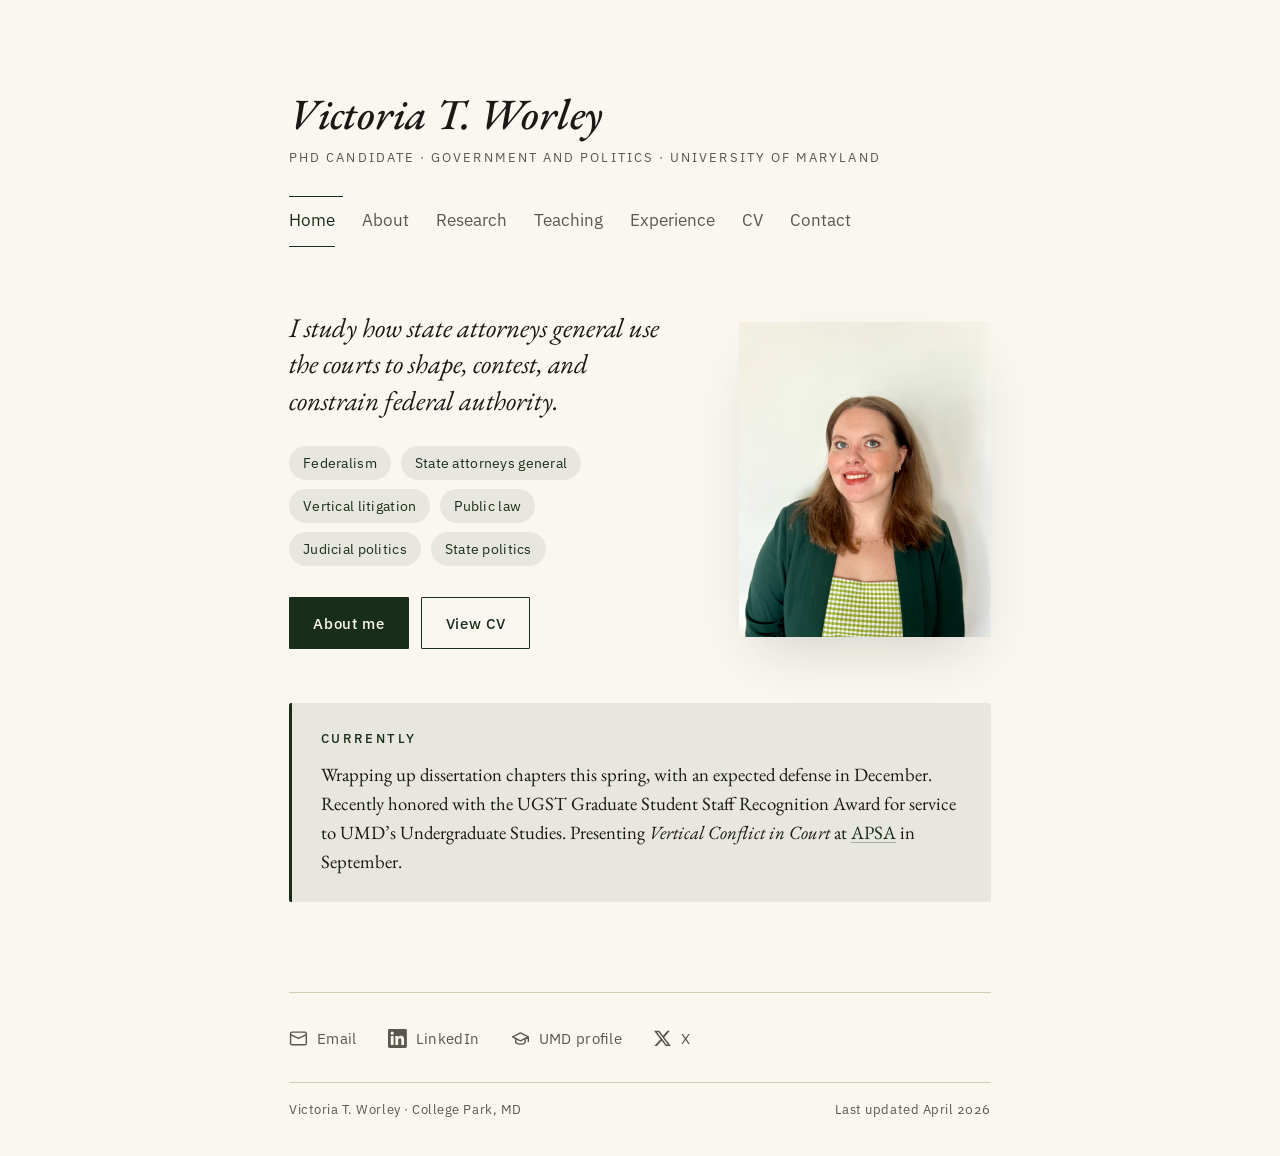
==== index.html @ 3b0125aa "Replace Hugo Blox setup with hand-built static site Removes the Hugo Blox template (config/, content" ====
<!doctype html>
<html lang="en">
<head>
  <meta charset="utf-8" />
  <meta name="viewport" content="width=device-width, initial-scale=1" />
  <title>Victoria T. Worley</title>
  <meta name="description" content="Victoria T. Worley — PhD candidate in Government and Politics at the University of Maryland, College Park. Federalism, state attorneys general, vertical litigation, public law, judicial politics, state politics." />
  <link rel="icon" type="image/svg+xml" href="assets/favicon.svg" />
  <link rel="preconnect" href="https://fonts.googleapis.com" />
  <link rel="preconnect" href="https://fonts.gstatic.com" crossorigin />
  <link rel="stylesheet" href="https://fonts.googleapis.com/css2?family=EB+Garamond:ital,wght@0,400;0,500;0,600;1,400;1,500&family=IBM+Plex+Sans:wght@400;500&display=swap" />
  <link rel="stylesheet" href="styles.css" />
</head>
<body>
  <div class="page">

    <header class="masthead">
      <h1 class="name"><a href="index.html">Victoria T. Worley</a></h1>
      <p class="subtitle">PhD Candidate &middot; Government and Politics &middot; University of Maryland</p>
      <hr class="rule" aria-hidden="true" />
      <nav class="primary" aria-label="Primary">
        <ul>
          <li><a href="index.html" aria-current="page">Home</a></li>
          <li class="has-menu">
            <a href="about.html">About</a>
            <ul class="submenu">
              <li><a href="about.html#bio">Bio</a></li>
              <li><a href="about.html#education">Education</a></li>
              <li><a href="about.html#elsewhere">Elsewhere</a></li>
            </ul>
          </li>
          <li class="has-menu">
            <a href="research.html">Research</a>
            <ul class="submenu">
              <li><a href="research.html#dissertation">Dissertation</a></li>
              <li><a href="research.html#papers">Working papers</a></li>
              <li><a href="research.html#talks">Conference presentations</a></li>
              <li><a href="research.html#invited">Invited talks</a></li>
              <li><a href="research.html#interests">Research interests</a></li>
            </ul>
          </li>
          <li class="has-menu">
            <a href="teaching.html">Teaching</a>
            <ul class="submenu">
              <li><a href="teaching.html#instructor">Instructor of record</a></li>
              <li><a href="teaching.html#ta">Teaching assistant</a></li>
              <li><a href="teaching.html#prof-dev">Professional development</a></li>
            </ul>
          </li>
          <li class="has-menu">
            <a href="experience.html">Experience</a>
            <ul class="submenu">
              <li><a href="experience.html#academic">Academic positions</a></li>
              <li><a href="experience.html#research-exp">Research experience</a></li>
              <li><a href="experience.html#other">Other professional work</a></li>
              <li><a href="experience.html#service">Service</a></li>
              <li><a href="experience.html#awards">Selected awards</a></li>
            </ul>
          </li>
          <li class="has-menu menu-right">
            <a href="cv.html">CV</a>
            <ul class="submenu">
              <li><a href="cv.html#cv-education">Education</a></li>
              <li><a href="cv.html#cv-research">Research</a></li>
              <li><a href="cv.html#cv-teaching">Teaching</a></li>
              <li><a href="cv.html#cv-awards">Awards</a></li>
              <li><a href="cv.html#cv-conferences">Conferences &amp; talks</a></li>
            </ul>
          </li>
          <li><a href="contact.html">Contact</a></li>
        </ul>
      </nav>
    </header>

    <main>
      <section class="hero">
        <div class="hero-text">
          <p class="hero-statement">
            I study how state attorneys general use the courts to shape,
            contest, and constrain federal authority.
          </p>
          <ul class="tags">
            <li>Federalism</li>
            <li>State attorneys general</li>
            <li>Vertical litigation</li>
            <li>Public law</li>
            <li>Judicial politics</li>
            <li>State politics</li>
          </ul>
          <div class="hero-cta">
            <a href="about.html" class="btn btn-primary">About me</a>
            <a href="cv.html" class="btn btn-secondary">View CV</a>
          </div>
        </div>
        <div class="hero-portrait">
          <img src="assets/portrait.jpeg" alt="Portrait of Victoria T. Worley" width="240" height="300" />
        </div>
      </section>

      <section class="currently" aria-labelledby="currently-heading">
        <h2 id="currently-heading">Currently</h2>
        <p>
          Wrapping up dissertation chapters this spring, with an expected defense
          in December. Recently honored with the UGST Graduate Student Staff
          Recognition Award for service to UMD&rsquo;s Undergraduate Studies.
          Presenting <em>Vertical Conflict in Court</em> at <a href="research.html#talks">APSA</a>
          in September.
        </p>
      </section>
    </main>

    <footer class="colophon">
      <ul class="social-icons" aria-label="Contact and links">
        <li>
          <a href="mailto:vtworley@umd.edu">
            <svg viewBox="0 0 24 24" fill="none" stroke="currentColor" stroke-width="1.8" stroke-linecap="round" stroke-linejoin="round" aria-hidden="true">
              <rect x="2" y="4" width="20" height="16" rx="2"/>
              <path d="m22 7-10 5L2 7"/>
            </svg>
            Email
          </a>
        </li>
        <li>
          <a href="https://www.linkedin.com/in/vtworley/" rel="me">
            <svg viewBox="0 0 24 24" fill="currentColor" aria-hidden="true">
              <path d="M20.447 20.452h-3.554v-5.569c0-1.328-.027-3.037-1.852-3.037-1.853 0-2.136 1.445-2.136 2.939v5.667H9.351V9h3.414v1.561h.046c.477-.9 1.637-1.85 3.37-1.85 3.601 0 4.267 2.37 4.267 5.455v6.286zM5.337 7.433a2.062 2.062 0 0 1-2.063-2.065 2.063 2.063 0 1 1 2.063 2.065zm1.782 13.019H3.555V9h3.564v11.452zM22.225 0H1.771C.792 0 0 .774 0 1.729v20.542C0 23.227.792 24 1.771 24h20.451C23.2 24 24 23.227 24 22.271V1.729C24 .774 23.2 0 22.222 0h.003z"/>
            </svg>
            LinkedIn
          </a>
        </li>
        <li>
          <a href="https://gvpt.umd.edu/gradprofile/worley/victoria">
            <svg viewBox="0 0 24 24" fill="none" stroke="currentColor" stroke-width="1.8" stroke-linecap="round" stroke-linejoin="round" aria-hidden="true">
              <path d="M22 10v6M2 10l10-5 10 5-10 5z"/>
              <path d="M6 12v5c3 3 9 3 12 0v-5"/>
            </svg>
            UMD profile
          </a>
        </li>
        <li>
          <a href="https://x.com/victoriatworley">
            <svg viewBox="0 0 24 24" fill="currentColor" aria-hidden="true">
              <path d="M18.244 2.25h3.308l-7.227 8.26 8.502 11.24H16.17l-5.214-6.817L4.99 21.75H1.68l7.73-8.835L1.254 2.25H8.08l4.713 6.231zm-1.161 17.52h1.833L7.084 4.126H5.117z"/>
            </svg>
            X
          </a>
        </li>
      </ul>
      <div class="colophon-credit">
        <span>Victoria T. Worley &middot; College Park, MD</span>
        <span>Last updated April 2026</span>
      </div>
    </footer>

  </div>
</body>
</html>
---- styles.css ----
/* =============================================================
   Victoria T. Worley — personal site
   Plain HTML + CSS, no build step.
   ============================================================= */

/* Tokens ------------------------------------------------------- */
:root {
  --ink:         #1a1916;
  --ink-soft:    #5b574f;
  --paper:       #faf7f0;
  --paper-deep:  #f1ead8;
  --rule:        #d6cdb6;
  --accent:      #192e1a;
  --accent-soft: rgba(25, 46, 26, 0.08);

  --serif: "EB Garamond", "Iowan Old Style", Georgia, serif;
  --sans:  "IBM Plex Sans", -apple-system, BlinkMacSystemFont, "Segoe UI", sans-serif;

  --measure:      42rem;
  --measure-wide: 50rem;
}

/* Base --------------------------------------------------------- */
*, *::before, *::after { box-sizing: border-box; }

html {
  font-size: 18px;
  -webkit-text-size-adjust: 100%;
}

body {
  margin: 0;
  background: var(--paper);
  color: var(--ink);
  font-family: var(--serif);
  font-size: 1.125rem;
  line-height: 1.6;
  font-feature-settings: "onum", "kern", "liga";
  -webkit-font-smoothing: antialiased;
  -moz-osx-font-smoothing: grayscale;
}

::selection {
  background: var(--accent);
  color: var(--paper);
}

img, svg { display: block; max-width: 100%; height: auto; }

a { color: var(--accent); }

/* Layout ------------------------------------------------------- */
.page {
  max-width: var(--measure);
  margin: 0 auto;
  padding: 5rem 1.5rem 2rem;
}

@media (max-width: 600px) {
  html { font-size: 17px; }
  .page { padding: 3rem 1.25rem 2rem; }
}

/* Masthead ----------------------------------------------------- */
.masthead { margin-bottom: 3.5rem; }

.masthead .name {
  font-family: var(--serif);
  font-style: italic;
  font-weight: 500;
  font-size: 2.4rem;
  line-height: 1.1;
  letter-spacing: -0.005em;
  color: var(--ink);
  margin: 0;
}

.masthead .name a {
  color: inherit;
  text-decoration: none;
}

.masthead .subtitle {
  font-family: var(--sans);
  font-size: 0.72rem;
  letter-spacing: 0.16em;
  text-transform: uppercase;
  font-weight: 400;
  color: var(--ink-soft);
  margin: 0.6rem 0 0;
}

.masthead .rule {
  width: 3rem;
  height: 1px;
  background: var(--accent);
  border: 0;
  margin: 1.5rem 0 0.4rem;
}

/* Primary nav -------------------------------------------------- */
nav.primary {
  font-family: var(--sans);
  font-size: 0.92rem;
}

nav.primary ul {
  list-style: none;
  padding: 0;
  margin: 0;
  display: flex;
  flex-wrap: wrap;
  gap: 0.3rem 1.5rem;
}

nav.primary a {
  display: inline-block;
  color: var(--ink-soft);
  text-decoration: none;
  padding: 0.4rem 0 0.8rem;
  line-height: 1.2;
  border-bottom: 1px solid transparent;
  transition: color 140ms ease, border-color 140ms ease;
}

nav.primary a:hover { color: var(--accent); }

nav.primary a[aria-current="page"] {
  color: var(--accent);
  border-bottom-color: var(--accent);
}

/* Dropdown menus on nav items -------------------------------- */
nav.primary li.has-menu { position: relative; }

/* invisible bridge so the cursor can travel into the submenu */
nav.primary li.has-menu::after {
  content: "";
  position: absolute;
  top: 100%;
  left: 0;
  right: 0;
  height: 0.5rem;
}

nav.primary .submenu {
  display: none;
  position: absolute;
  top: calc(100% + 0.5rem);
  left: 0;
  margin: 0;
  padding: 0.4rem 0;
  list-style: none;
  background: var(--paper);
  border: 1px solid var(--rule);
  border-radius: 2px;
  box-shadow: 0 0.7rem 1.6rem -0.4rem rgba(25, 46, 26, 0.18);
  min-width: 14rem;
  z-index: 100;
}

nav.primary li.has-menu:hover .submenu,
nav.primary li.has-menu:focus-within .submenu {
  display: block;
}

nav.primary .submenu > li {
  display: block;
  margin: 0;
}

nav.primary .submenu a {
  display: block;
  padding: 0.5rem 1rem;
  border-bottom: 0;
  border-radius: 0;
  font-size: 0.84rem;
  letter-spacing: 0.01em;
  color: var(--ink);
  white-space: nowrap;
  line-height: 1.3;
}

nav.primary .submenu a:hover {
  background: var(--accent-soft);
  color: var(--accent);
}

/* keep the right-edge submenu (CV) from clipping off-screen */
nav.primary li.has-menu.menu-right .submenu {
  left: auto;
  right: 0;
}

/* Hide dropdowns on small screens — parent link still works */
@media (max-width: 700px) {
  nav.primary .submenu { display: none !important; }
  nav.primary li.has-menu::after { display: none; }
}

/* Intro / homepage hero --------------------------------------- */
.intro { margin-bottom: 1rem; }

.portrait {
  float: right;
  width: 11rem;
  margin: 0.4rem 0 1rem 1.75rem;
}

@media (max-width: 540px) {
  .portrait {
    float: none;
    width: 9rem;
    margin: 0 0 1.5rem;
  }
}

.bio p {
  margin: 0 0 1.05em;
  font-size: 1.13rem;
  line-height: 1.62;
}

.bio p:last-child { margin-bottom: 0; }

.bio em { font-style: italic; }

.bio a,
.elsewhere a,
.colophon-credit a {
  color: var(--ink);
  text-decoration: underline;
  text-decoration-color: var(--rule);
  text-decoration-thickness: 1px;
  text-underline-offset: 3px;
  transition: color 140ms ease, text-decoration-color 140ms ease;
}

.bio a:hover,
.elsewhere a:hover,
.colophon-credit a:hover {
  color: var(--accent);
  text-decoration-color: var(--accent);
}

/* Highlight inline placeholders the author should replace */
.ph {
  background: var(--accent-soft);
  color: var(--ink);
  padding: 0.05em 0.25em;
  border-radius: 1px;
  font-style: italic;
}

/* Generic page sections --------------------------------------- */
.section {
  margin-top: 3rem;
  padding-top: 1.5rem;
  border-top: 1px solid var(--rule);
}

.section > h2 {
  font-family: var(--sans);
  font-size: 0.72rem;
  letter-spacing: 0.18em;
  text-transform: uppercase;
  font-weight: 500;
  color: var(--ink-soft);
  margin: 0 0 1rem;
}

.elsewhere ul {
  list-style: none;
  padding: 0;
  margin: 0;
  display: flex;
  flex-wrap: wrap;
  gap: 0.5rem 1.6rem;
}

.elsewhere a { font-size: 1.02rem; }

/* Page title (inner pages) ------------------------------------ */
.page-title {
  font-family: var(--serif);
  font-style: italic;
  font-weight: 500;
  font-size: 1.7rem;
  line-height: 1.2;
  margin: 0 0 1.75rem;
  color: var(--ink);
}

.page-lede {
  font-style: italic;
  color: var(--ink-soft);
  font-size: 1.05rem;
  max-width: 32rem;
  margin: 0 0 2rem;
}

/* Colophon ----------------------------------------------------- */
.colophon {
  margin-top: 5rem;
  padding-top: 1.5rem;
  border-top: 1px solid var(--rule);
}

.social-icons {
  list-style: none;
  margin: 0 0 1.4rem;
  padding: 0;
  display: flex;
  flex-wrap: wrap;
  gap: 0.4rem 1.75rem;
}

.social-icons a {
  display: inline-flex;
  align-items: center;
  gap: 0.5rem;
  color: var(--ink-soft);
  text-decoration: none;
  font-family: var(--sans);
  font-size: 0.86rem;
  letter-spacing: 0.02em;
  padding: 0.35rem 0;
  transition: color 160ms ease;
}

.social-icons a:hover {
  color: var(--accent);
}

.social-icons svg {
  width: 1.05rem;
  height: 1.05rem;
  flex-shrink: 0;
  display: block;
}

.colophon-credit {
  font-family: var(--sans);
  font-size: 0.74rem;
  letter-spacing: 0.04em;
  color: var(--ink-soft);
  display: flex;
  justify-content: space-between;
  flex-wrap: wrap;
  gap: 0.4rem 2rem;
  padding-top: 0.85rem;
  border-top: 1px solid var(--rule);
}

/* Focus -------------------------------------------------------- */
:focus-visible {
  outline: 2px solid var(--accent);
  outline-offset: 3px;
  border-radius: 1px;
}

/* Inner-page section bodies ----------------------------------- */
.section p {
  margin: 0 0 0.7em;
  font-size: 1.06rem;
  line-height: 1.55;
}

.section ul.plain {
  list-style: none;
  padding: 0;
  margin: 0 0 0.5rem;
}

.section ul.plain > li {
  margin: 0 0 0.55rem;
  font-size: 1.03rem;
  line-height: 1.5;
  padding-left: 1rem;
  text-indent: -1rem;
}

.section ul.plain > li::before {
  content: "—";
  color: var(--accent);
  margin-right: 0.55rem;
  font-style: normal;
}

.section .meta {
  display: block;
  font-family: var(--sans);
  font-size: 0.78rem;
  letter-spacing: 0.04em;
  color: var(--ink-soft);
  margin-top: 0.15rem;
}

/* CV layout ---------------------------------------------------- */
.cv-section { margin-top: 2.5rem; }
.cv-section:first-of-type { margin-top: 1rem; }

.cv-section > h2 {
  font-family: var(--sans);
  font-size: 0.74rem;
  letter-spacing: 0.18em;
  text-transform: uppercase;
  font-weight: 500;
  color: var(--ink-soft);
  margin: 0 0 1rem;
  padding-bottom: 0.5rem;
  border-bottom: 1px solid var(--rule);
}

.cv-block + .cv-block { margin-top: 1.4rem; }

.cv-institution {
  display: flex;
  justify-content: space-between;
  align-items: baseline;
  flex-wrap: wrap;
  gap: 0.25rem 1rem;
  margin: 0 0 0.5rem;
  font-size: 1.08rem;
  font-weight: 500;
}

.cv-institution-place {
  font-style: italic;
  font-weight: 400;
  font-size: 0.95rem;
  color: var(--ink-soft);
}

.cv-list {
  list-style: none;
  padding: 0;
  margin: 0;
}

.cv-list > li {
  display: flex;
  justify-content: space-between;
  align-items: baseline;
  gap: 0.5rem 1.5rem;
  padding: 0.4rem 0;
  flex-wrap: wrap;
}

.cv-content { flex: 1 1 60%; min-width: 0; }
.cv-content > * { margin: 0; }
.cv-content > * + * { margin-top: 0.2rem; }

.cv-title {
  font-size: 1.05rem;
  font-style: italic;
}

.cv-detail {
  font-size: 0.93rem;
  color: var(--ink-soft);
  line-height: 1.5;
  font-style: normal;
}

.cv-detail em { font-style: italic; }

.cv-when {
  font-family: var(--sans);
  font-size: 0.78rem;
  letter-spacing: 0.04em;
  color: var(--ink-soft);
  white-space: nowrap;
  flex-shrink: 0;
  text-align: right;
}

/* Wide page (home, experience) -------------------------------- */
.page--wide { max-width: var(--measure-wide); }

/* Buttons ----------------------------------------------------- */
.btn {
  display: inline-block;
  font-family: var(--sans);
  font-size: 0.85rem;
  font-weight: 500;
  letter-spacing: 0.04em;
  padding: 0.7rem 1.3rem;
  text-decoration: none;
  border-radius: 1px;
  border: 1px solid transparent;
  transition: background 160ms ease, color 160ms ease, transform 160ms ease, box-shadow 160ms ease;
  cursor: pointer;
}

.btn-primary {
  background: var(--accent);
  color: var(--paper);
}

.btn-primary:hover {
  background: #2d4a30;
  transform: translateY(-1px);
  box-shadow: 0 0.5rem 1rem -0.4rem rgba(25, 46, 26, 0.35);
}

.btn-secondary {
  background: transparent;
  color: var(--accent);
  border-color: var(--accent);
}

.btn-secondary:hover {
  background: var(--accent-soft);
  transform: translateY(-1px);
}

/* Tag pills --------------------------------------------------- */
.tags {
  display: flex;
  flex-wrap: wrap;
  gap: 0.5rem 0.55rem;
  margin: 0;
  padding: 0;
  list-style: none;
}

.tags > li {
  font-family: var(--sans);
  font-size: 0.78rem;
  letter-spacing: 0.02em;
  background: var(--accent-soft);
  color: var(--accent);
  padding: 0.32rem 0.78rem;
  border-radius: 999px;
  white-space: nowrap;
}

/* Hero block (homepage) --------------------------------------- */
.hero {
  display: grid;
  grid-template-columns: 1fr 14rem;
  gap: 3.5rem;
  align-items: center;
  margin: 0 0 3rem;
}

@media (max-width: 640px) {
  .hero {
    grid-template-columns: 1fr;
    gap: 2rem;
    text-align: left;
  }
}

.hero-portrait {
  width: 14rem;
  aspect-ratio: 4 / 5;
  overflow: hidden;
  border-radius: 2px;
  box-shadow: 0 1.5rem 3rem -1rem rgba(25, 46, 26, 0.18);
  background: var(--paper-deep);
}

@media (max-width: 640px) {
  .hero-portrait {
    width: 11rem;
    margin: 0;
  }
}

.hero-portrait img,
.hero-portrait svg {
  width: 100%;
  height: 100%;
  object-fit: cover;
  display: block;
}

.hero-statement {
  font-family: var(--serif);
  font-style: italic;
  font-size: 1.5rem;
  line-height: 1.35;
  color: var(--ink);
  margin: 0 0 1.5rem;
  font-weight: 400;
}

.hero-cta {
  display: flex;
  gap: 0.7rem;
  margin-top: 1.75rem;
  flex-wrap: wrap;
}

/* Currently / status block ----------------------------------- */
.currently {
  background: var(--accent-soft);
  padding: 1.4rem 1.6rem;
  border-radius: 2px;
  border-left: 3px solid var(--accent);
  margin: 3rem 0 0;
}

.currently h2 {
  font-family: var(--sans);
  font-size: 0.74rem;
  letter-spacing: 0.18em;
  text-transform: uppercase;
  font-weight: 500;
  color: var(--accent);
  margin: 0 0 0.6rem;
}

.currently p {
  margin: 0;
  font-size: 1.04rem;
  line-height: 1.55;
  color: var(--ink);
}

.currently a {
  color: var(--accent);
  text-decoration: underline;
  text-decoration-color: rgba(25, 46, 26, 0.3);
  text-underline-offset: 3px;
}

.currently a:hover { text-decoration-color: var(--accent); }

/* Cards (publications, talks) -------------------------------- */
.card-list {
  list-style: none;
  margin: 0;
  padding: 0;
  display: flex;
  flex-direction: column;
  gap: 0.7rem;
}

.card {
  background: rgba(255, 255, 255, 0.5);
  border-left: 3px solid var(--accent);
  border-radius: 1px;
  padding: 1rem 1.25rem;
  transition: transform 200ms ease, box-shadow 200ms ease;
}

.card:hover {
  transform: translateY(-1px);
  box-shadow: 0 0.6rem 1.5rem -0.5rem rgba(25, 46, 26, 0.12);
}

.card-title {
  font-family: var(--serif);
  font-style: italic;
  font-weight: 500;
  font-size: 1.06rem;
  line-height: 1.4;
  margin: 0;
  color: var(--ink);
}

.card-meta {
  display: block;
  font-family: var(--sans);
  font-size: 0.78rem;
  letter-spacing: 0.04em;
  color: var(--ink-soft);
  margin-top: 0.4rem;
}

/* Timeline (experience page) --------------------------------- */
.timeline {
  list-style: none;
  margin: 0;
  padding: 0;
}

.timeline > li {
  display: grid;
  grid-template-columns: 9rem 1fr;
  gap: 2rem;
  padding: 1.4rem 0;
  border-top: 1px solid var(--rule);
  align-items: baseline;
}

.timeline > li:first-child { border-top: 0; padding-top: 0; }

.timeline-when {
  font-family: var(--sans);
  font-size: 0.8rem;
  letter-spacing: 0.04em;
  color: var(--ink-soft);
  white-space: nowrap;
}

.timeline-content > * { margin: 0; }
.timeline-content > * + * { margin-top: 0.4rem; }

.timeline-role {
  font-family: var(--serif);
  font-style: italic;
  font-size: 1.12rem;
  font-weight: 500;
  color: var(--ink);
}

.timeline-org {
  font-family: var(--sans);
  font-size: 0.92rem;
  color: var(--ink-soft);
}

.timeline-detail {
  font-size: 1rem;
  line-height: 1.55;
  color: var(--ink);
}

@media (max-width: 640px) {
  .timeline > li {
    grid-template-columns: 1fr;
    gap: 0.4rem;
  }
}

/* Contact rows ------------------------------------------------ */
.contact-row {
  display: grid;
  grid-template-columns: 8rem 1fr;
  gap: 1.5rem;
  padding: 1.1rem 0;
  border-top: 1px solid var(--rule);
  align-items: start;
}

.contact-row:first-of-type { border-top: 0; padding-top: 0.5rem; }

.contact-label {
  font-family: var(--sans);
  font-size: 0.74rem;
  letter-spacing: 0.16em;
  text-transform: uppercase;
  font-weight: 500;
  color: var(--ink-soft);
  padding-top: 0.2rem;
}

.contact-value {
  font-size: 1.06rem;
  line-height: 1.55;
}

.contact-value .meta {
  display: block;
  font-family: var(--sans);
  font-size: 0.85rem;
  color: var(--ink-soft);
  margin-top: 0.35rem;
  letter-spacing: 0;
  text-transform: none;
  font-weight: 400;
}

@media (max-width: 640px) {
  .contact-row {
    grid-template-columns: 1fr;
    gap: 0.4rem;
  }
}

/* Print -------------------------------------------------------- */
@media print {
  body { background: white; color: black; }
  .colophon, nav.primary, .masthead .rule, .hero-cta, .currently { display: none; }
  a { color: black; }
  .page { padding: 0; max-width: none; }
  .cv-section > h2 { border-bottom-color: black; }
  .section ul.plain > li::before { color: black; }
  .card { border-left-color: black; box-shadow: none; }
}
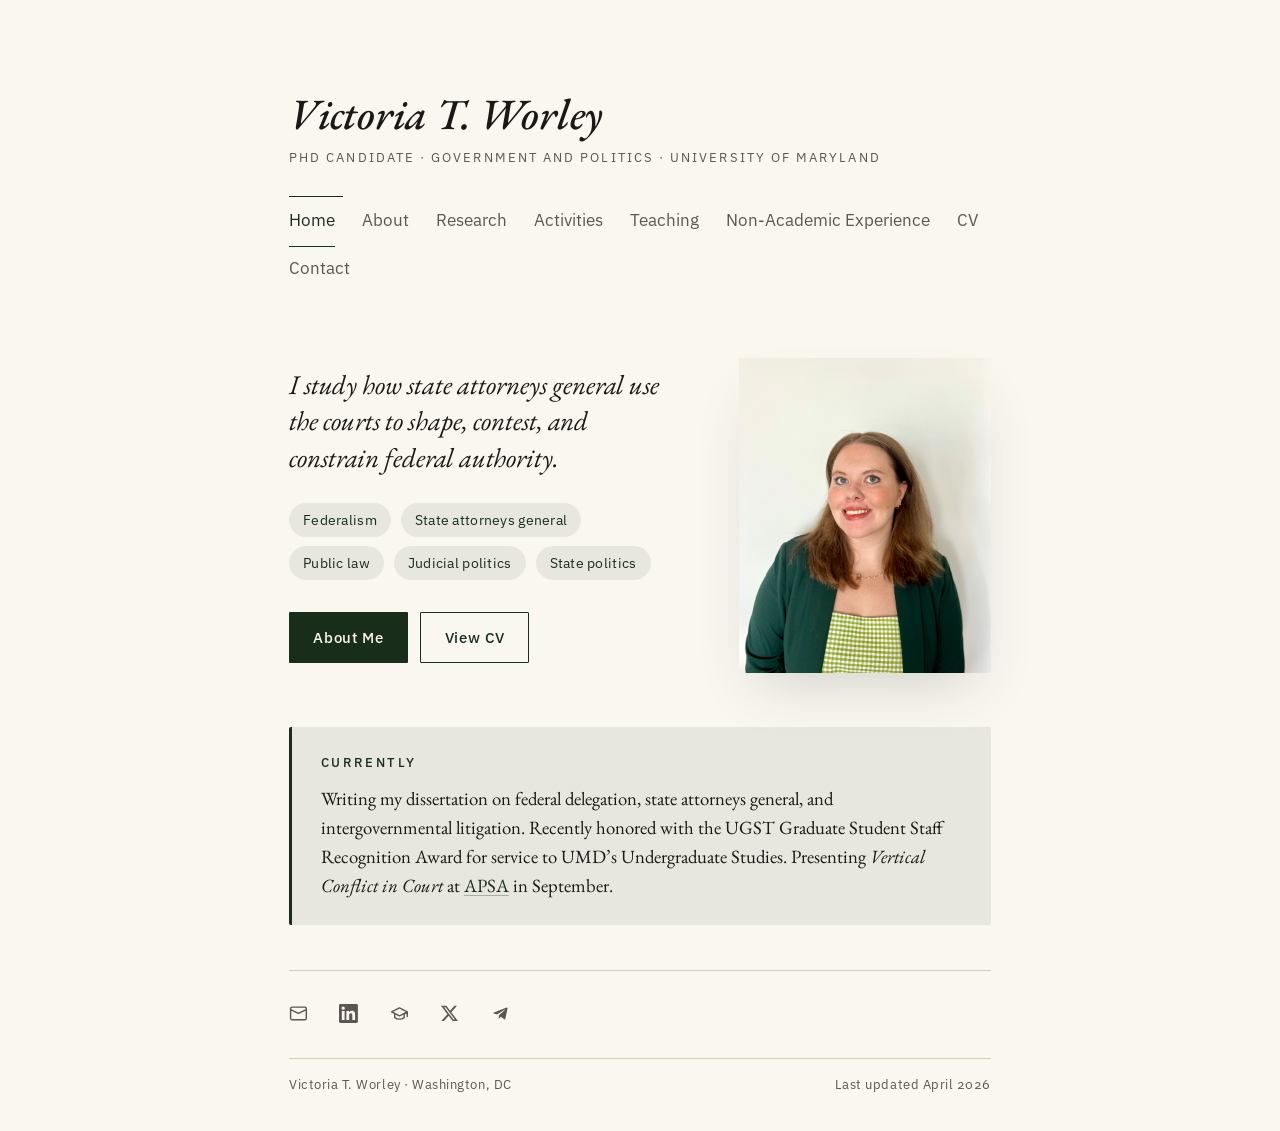
==== commit 73b85a52: "Update header and navigation links in index.html" ====
--- a/index.html
+++ b/index.html
@@ -15,7 +15,7 @@
   <div class="page">
 
     <header class="masthead">
-      <h1 class="name"><a href="index.html">Victoria T. Worley</a></h1>
+      <p class="name"><a href="index.html">Victoria T. Worley</a></p>
       <p class="subtitle">PhD Candidate &middot; Government and Politics &middot; University of Maryland</p>
       <hr class="rule" aria-hidden="true" />
       <nav class="primary" aria-label="Primary">
@@ -25,37 +25,38 @@
             <a href="about.html">About</a>
             <ul class="submenu">
               <li><a href="about.html#bio">Bio</a></li>
-              <li><a href="about.html#education">Education</a></li>
-              <li><a href="about.html#elsewhere">Elsewhere</a></li>
+              <li><a href="about.html#elsewhere">Favorites</a></li>
+			  <li><a href="about.html#elsewhere">What I'm Listening To</a></li>
             </ul>
           </li>
           <li class="has-menu">
             <a href="research.html">Research</a>
             <ul class="submenu">
               <li><a href="research.html#dissertation">Dissertation</a></li>
-              <li><a href="research.html#papers">Working papers</a></li>
-              <li><a href="research.html#talks">Conference presentations</a></li>
-              <li><a href="research.html#invited">Invited talks</a></li>
-              <li><a href="research.html#interests">Research interests</a></li>
+              <li><a href="research.html#papers">Working Papers</a></li>
+              <li><a href="research.html#talks">Conference Presentations</a></li>
+              <li><a href="research.html#invited">Invited Talks</a></li>
+              <li><a href="research.html#interests">Research Interests</a></li>
+            </ul>
+          </li>
+					 <li class="has-menu">
+            <a href="research.html">Activities</a>
+            <ul class="submenu">
+              <li><a href="research.html#dissertation">Awards</a></li>
+              <li><a href="research.html#papers">Professional Affiliations</a></li>
+              <li><a href="research.html#talks">Institutional Service</a></li>
             </ul>
           </li>
           <li class="has-menu">
             <a href="teaching.html">Teaching</a>
             <ul class="submenu">
-              <li><a href="teaching.html#instructor">Instructor of record</a></li>
-              <li><a href="teaching.html#ta">Teaching assistant</a></li>
-              <li><a href="teaching.html#prof-dev">Professional development</a></li>
+              <li><a href="teaching.html#instructor">Courses Taught</a></li>
+              <li><a href="teaching.html#ta">Student Feedback</a></li>
+              <li><a href="teaching.html#prof-dev">Professional Development</a></li>
             </ul>
           </li>
           <li class="has-menu">
-            <a href="experience.html">Experience</a>
-            <ul class="submenu">
-              <li><a href="experience.html#academic">Academic positions</a></li>
-              <li><a href="experience.html#research-exp">Research experience</a></li>
-              <li><a href="experience.html#other">Other professional work</a></li>
-              <li><a href="experience.html#service">Service</a></li>
-              <li><a href="experience.html#awards">Selected awards</a></li>
-            </ul>
+            <a href="experience.html">Non-Academic Experience</a>
           </li>
           <li class="has-menu menu-right">
             <a href="cv.html">CV</a>
@@ -64,13 +65,14 @@
               <li><a href="cv.html#cv-research">Research</a></li>
               <li><a href="cv.html#cv-teaching">Teaching</a></li>
               <li><a href="cv.html#cv-awards">Awards</a></li>
-              <li><a href="cv.html#cv-conferences">Conferences &amp; talks</a></li>
             </ul>
           </li>
-          <li><a href="contact.html">Contact</a></li>
+           <li><a href="contact.html">Contact</a></li>
         </ul>
       </nav>
     </header>
+
+
 
     <main>
       <section class="hero">
@@ -82,13 +84,12 @@
           <ul class="tags">
             <li>Federalism</li>
             <li>State attorneys general</li>
-            <li>Vertical litigation</li>
             <li>Public law</li>
             <li>Judicial politics</li>
             <li>State politics</li>
           </ul>
           <div class="hero-cta">
-            <a href="about.html" class="btn btn-primary">About me</a>
+            <a href="about.html" class="btn btn-primary">About Me</a>
             <a href="cv.html" class="btn btn-secondary">View CV</a>
           </div>
         </div>
@@ -100,24 +101,22 @@
       <section class="currently" aria-labelledby="currently-heading">
         <h2 id="currently-heading">Currently</h2>
         <p>
-          Wrapping up dissertation chapters this spring, with an expected defense
-          in December. Recently honored with the UGST Graduate Student Staff
-          Recognition Award for service to UMD&rsquo;s Undergraduate Studies.
+          Writing my dissertation on federal delegation, state attorneys general, and intergovernmental litigation. Recently 
+          honored with the UGST Graduate Student Staff Recognition Award for service to UMD&rsquo;s Undergraduate Studies.
           Presenting <em>Vertical Conflict in Court</em> at <a href="research.html#talks">APSA</a>
           in September.
         </p>
       </section>
     </main>
 
-    <footer class="colophon">
-      <ul class="social-icons" aria-label="Contact and links">
+     <footer class="colophon">
+      <ul class="social-icons" aria-label="Contact and Links">
         <li>
           <a href="mailto:vtworley@umd.edu">
             <svg viewBox="0 0 24 24" fill="none" stroke="currentColor" stroke-width="1.8" stroke-linecap="round" stroke-linejoin="round" aria-hidden="true">
               <rect x="2" y="4" width="20" height="16" rx="2"/>
               <path d="m22 7-10 5L2 7"/>
             </svg>
-            Email
           </a>
         </li>
         <li>
@@ -125,7 +124,6 @@
             <svg viewBox="0 0 24 24" fill="currentColor" aria-hidden="true">
               <path d="M20.447 20.452h-3.554v-5.569c0-1.328-.027-3.037-1.852-3.037-1.853 0-2.136 1.445-2.136 2.939v5.667H9.351V9h3.414v1.561h.046c.477-.9 1.637-1.85 3.37-1.85 3.601 0 4.267 2.37 4.267 5.455v6.286zM5.337 7.433a2.062 2.062 0 0 1-2.063-2.065 2.063 2.063 0 1 1 2.063 2.065zm1.782 13.019H3.555V9h3.564v11.452zM22.225 0H1.771C.792 0 0 .774 0 1.729v20.542C0 23.227.792 24 1.771 24h20.451C23.2 24 24 23.227 24 22.271V1.729C24 .774 23.2 0 22.222 0h.003z"/>
             </svg>
-            LinkedIn
           </a>
         </li>
         <li>
@@ -134,7 +132,6 @@
               <path d="M22 10v6M2 10l10-5 10 5-10 5z"/>
               <path d="M6 12v5c3 3 9 3 12 0v-5"/>
             </svg>
-            UMD profile
           </a>
         </li>
         <li>
@@ -142,12 +139,18 @@
             <svg viewBox="0 0 24 24" fill="currentColor" aria-hidden="true">
               <path d="M18.244 2.25h3.308l-7.227 8.26 8.502 11.24H16.17l-5.214-6.817L4.99 21.75H1.68l7.73-8.835L1.254 2.25H8.08l4.713 6.231zm-1.161 17.52h1.833L7.084 4.126H5.117z"/>
             </svg>
-            X
+          </a>
+        </li>
+        <li>
+          <a href="https://t.me/victoriaworley">
+            <svg viewBox="0 0 24 24" fill="currentColor" aria-hidden="true">
+              <path d="M9.78 18.65l.28-4.23 7.68-6.92c.34-.31-.07-.46-.52-.19L7.74 13.3 3.64 12c-.88-.25-.89-.86.2-1.3l15.97-6.16c.73-.33 1.43.18 1.15 1.3l-2.72 12.81c-.19.91-.74 1.13-1.5.71L12.6 16.3l-1.99 1.93c-.23.23-.42.42-.83.42z"/>
+            </svg>
           </a>
         </li>
       </ul>
       <div class="colophon-credit">
-        <span>Victoria T. Worley &middot; College Park, MD</span>
+        <span>Victoria T. Worley &middot; Washington, DC</span>
         <span>Last updated April 2026</span>
       </div>
     </footer>
--- a/styles.css
+++ b/styles.css
@@ -247,7 +247,7 @@
 .ph {
   background: var(--accent-soft);
   color: var(--ink);
-  padding: 0.05em 0.25em;
+  padding: 0.1em 0.1em;
   border-radius: 1px;
   font-style: italic;
 }
@@ -301,7 +301,7 @@
 
 /* Colophon ----------------------------------------------------- */
 .colophon {
-  margin-top: 5rem;
+  margin-top: 2.5rem;
   padding-top: 1.5rem;
   border-top: 1px solid var(--rule);
 }
@@ -628,6 +628,59 @@
 }
 
 .currently a:hover { text-decoration-color: var(--accent); }
+
+/* Teaching Cards (Teaching) -------------------------------- */
+.card-t-list {
+  list-style: none;
+  margin: 0;
+  padding: 0;
+  display: flex;
+  flex-direction: column;
+  gap: 0.7rem;
+}
+
+.card-t {
+  background: rgba(25, 46, 26, 0.08);
+  border-left: 3px solid var(--accent);
+  border-radius: 1px;
+  padding: 1rem 1.25rem;
+  transition: transform 200ms ease, box-shadow 200ms ease;
+}
+
+.card-t-columns {
+  display: grid;
+  grid-template-columns: minmax(0, 1fr) minmax(0, 1fr);
+  gap: 1.5rem;
+  align-items: start;
+}
+
+@media (max-width: 640px) {
+  .card-t-columns { grid-template-columns: 1fr; }
+}
+
+.card-t:hover {
+  transform: translateY(-1px);
+  box-shadow: 0 0.6rem 1.5rem -0.5rem rgba(25, 46, 26, 0.12);
+}
+
+.card-t-title {
+  font-family: var(--serif);
+  font-weight: 500;
+  font-size: 1.06rem;
+  line-height: 1.4;
+  margin: 0;
+  color: var(--ink);
+}
+
+.card-t-meta {
+  display: block;
+  font-family: var(--sans);
+  font-size: 0.78rem;
+  letter-spacing: 0.04em;
+  color: var(--ink-soft);
+  margin-top: 0.4rem;
+}
+
 
 /* Cards (publications, talks) -------------------------------- */
 .card-list {
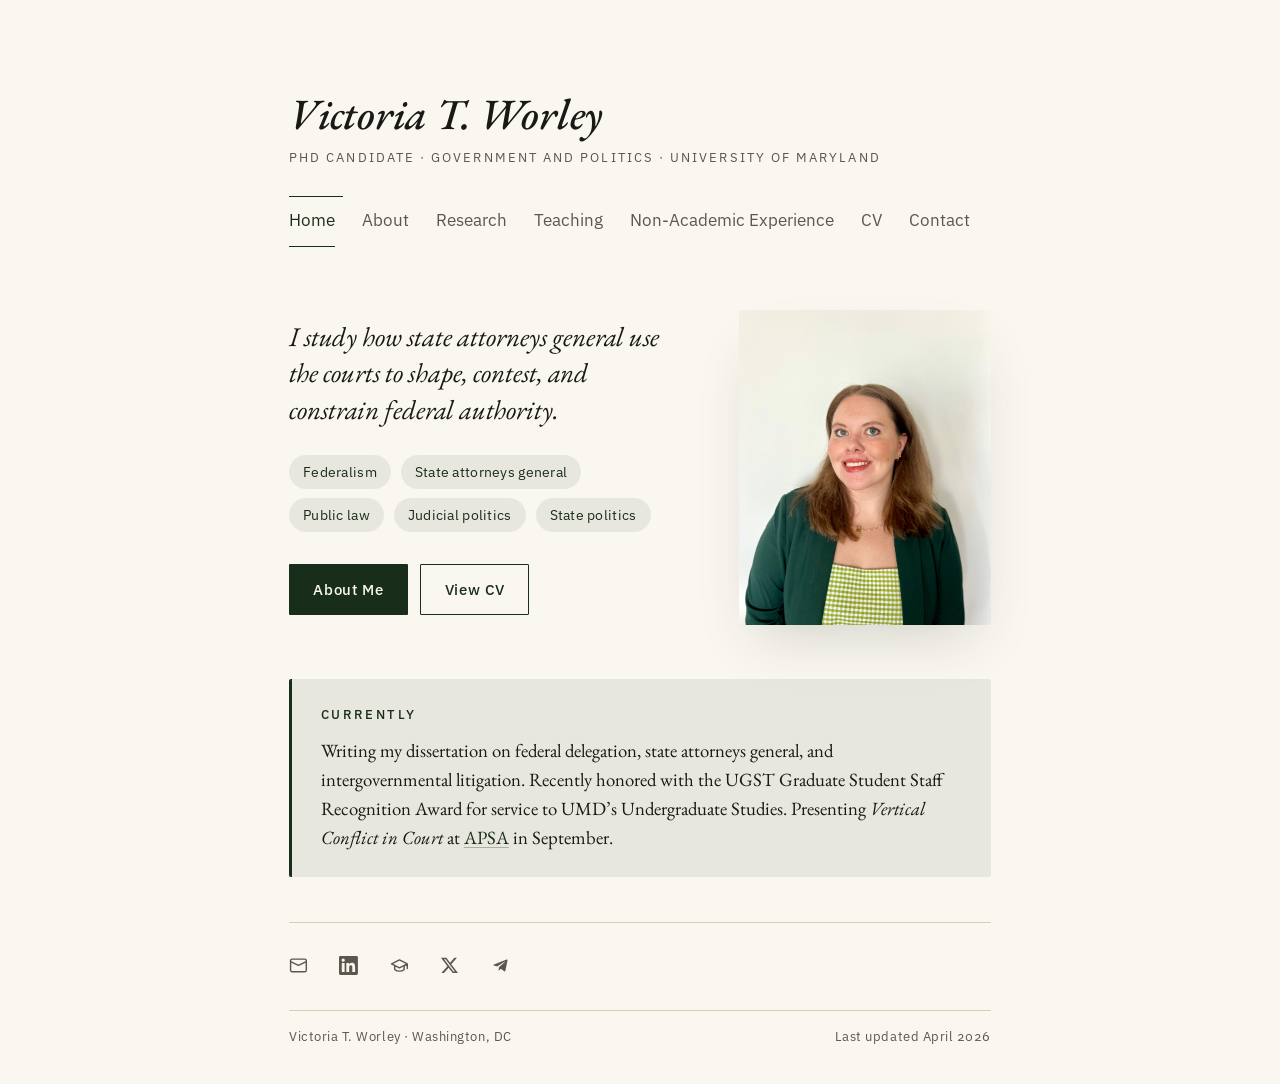
==== commit 26484faa: "Remove Activities section from index.html" ====
--- a/index.html
+++ b/index.html
@@ -37,14 +37,6 @@
               <li><a href="research.html#talks">Conference Presentations</a></li>
               <li><a href="research.html#invited">Invited Talks</a></li>
               <li><a href="research.html#interests">Research Interests</a></li>
-            </ul>
-          </li>
-					 <li class="has-menu">
-            <a href="research.html">Activities</a>
-            <ul class="submenu">
-              <li><a href="research.html#dissertation">Awards</a></li>
-              <li><a href="research.html#papers">Professional Affiliations</a></li>
-              <li><a href="research.html#talks">Institutional Service</a></li>
             </ul>
           </li>
           <li class="has-menu">
